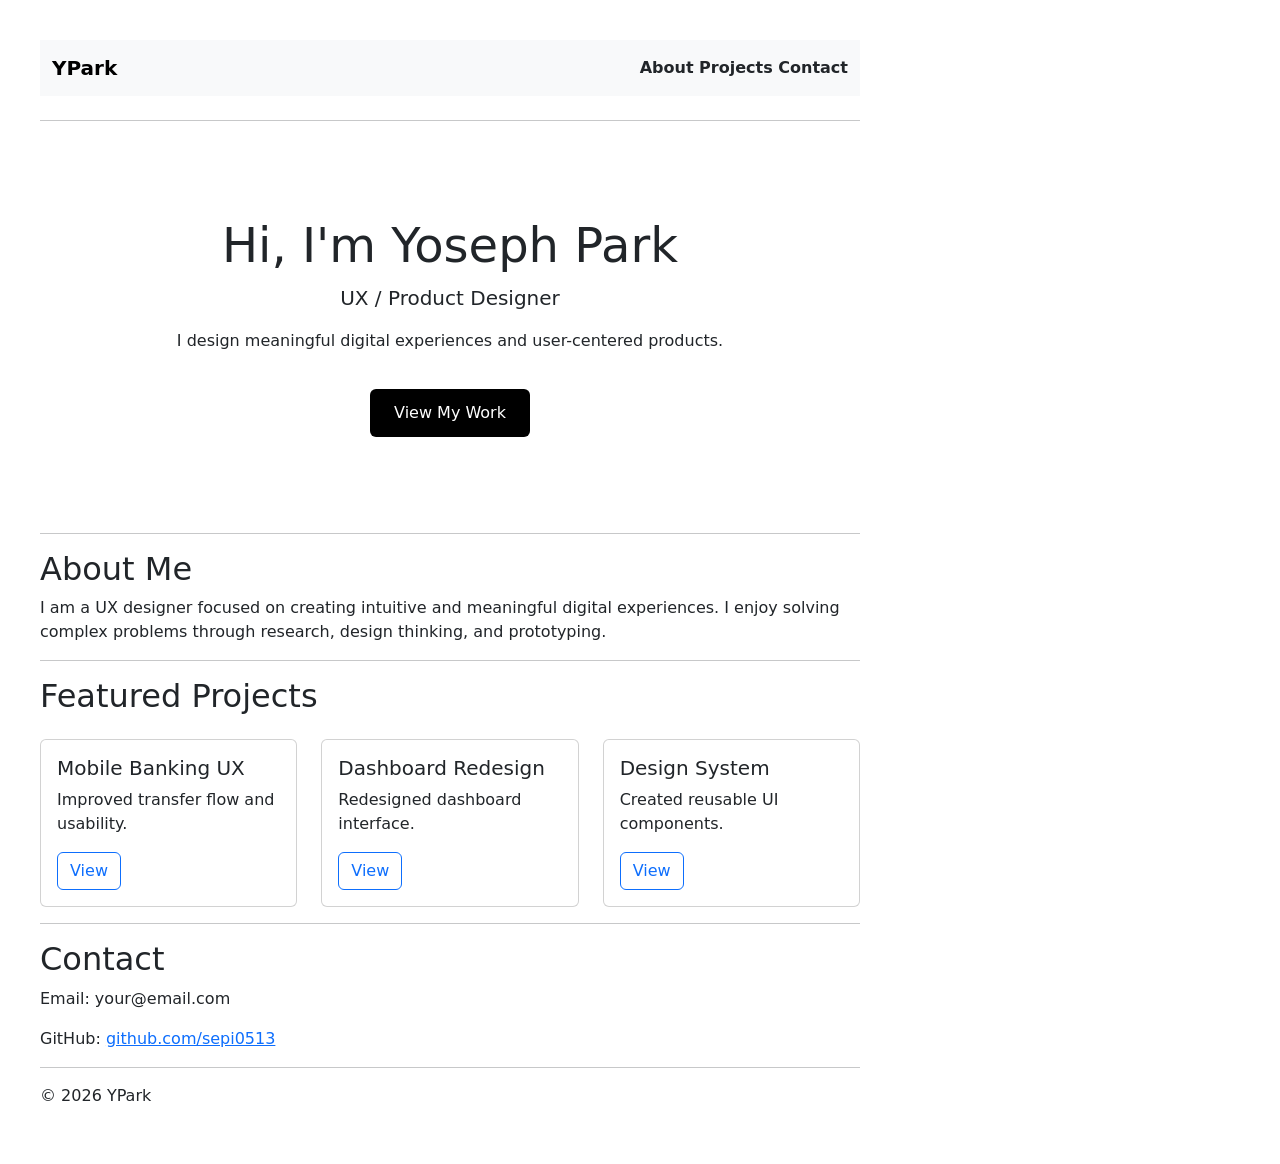
==== index.html @ 6bea5e03 "Update index.html" ====
<!DOCTYPE html>
<html lang="en">
<head>
<meta charset="UTF-8">
<meta name="viewport" content="width=device-width, initial-scale=1.0">
<title>YPark Portfolio</title>
<link rel="stylesheet" href="css/style.css">
<link href="https://cdn.jsdelivr.net/npm/bootstrap@5.3.2/dist/css/bootstrap.min.css" rel="stylesheet">
</head>

<body>

<!-- Navigation -->
<nav class="navbar navbar-expand-lg navbar-light bg-light mb-4">

<div class="container">

<a class="navbar-brand" href="index.html">YPark</a>

<div>

<a class="nav-link d-inline" href="about.html">About</a>
<a class="nav-link d-inline" href="projects.html">Projects</a>
<a class="nav-link d-inline" href="contact.html">Contact</a>

</div>

</div>

</nav>

<hr>

<!-- Hero Section -->
<header style="text-align:center; padding:80px 20px;">
<h1 style="font-size:48px;">
Hi, I'm Yoseph Park
</h1>
<p style="font-size:20px;">
UX / Product Designer
</p>
<p>
I design meaningful digital experiences and user-centered products.
</p>
<a href="projects.html"
style="display:inline-block;
margin-top:20px;
padding:12px 24px;
background:#000;
color:white;
text-decoration:none;
border-radius:6px;">
View My Work
</a>
</header>

<hr>

<!-- About Section -->
<section>
<h2>About Me</h2>
<p>
I am a UX designer focused on creating intuitive and meaningful digital experiences.
I enjoy solving complex problems through research, design thinking, and prototyping.
</p>
</section>

<hr>

<!-- Projects Preview -->
<section>

<h2 class="mb-4">Featured Projects</h2>

<div class="row">

<div class="col-md-4">

<div class="card">
<div class="card-body">
<h5 class="card-title">Mobile Banking UX</h5>
<p class="card-text">
Improved transfer flow and usability.
</p>
<a href="projects.html" class="btn btn-outline-primary">
View
</a>
</div>
</div>

</div>

<div class="col-md-4">

<div class="card">
<div class="card-body">
<h5 class="card-title">Dashboard Redesign</h5>
<p class="card-text">
Redesigned dashboard interface.
</p>
<a href="projects.html" class="btn btn-outline-primary">
View
</a>
</div>
</div>

</div>

<div class="col-md-4">

<div class="card">
<div class="card-body">
<h5 class="card-title">Design System</h5>
<p class="card-text">
Created reusable UI components.
</p>
<a href="projects.html" class="btn btn-outline-primary">
View
</a>
</div>
</div>

</div>

</div>

</section>

<hr>

<!-- Contact -->
<section>
<h2>Contact</h2>

<p>Email: your@email.com</p>

<p>
GitHub:
<a href="https://github.com/sepi0513">
github.com/sepi0513
</a>
</p>

</section>

<footer>
<hr>
<p>© 2026 YPark</p>
</footer>

</body>
</html>
---- css/style.css ----
body {
  font-family: Arial, sans-serif;
  max-width: 900px;
  margin: auto;
  padding: 40px;
  line-height: 1.6;
}

nav {
  font-weight: bold;
}

h1 {
  font-size: 42px;
}

h2 {
  margin-top: 40px;
}

a {
  text-decoration: none;
  color: #0077cc;
}
.project-grid {
  display: grid;
  grid-template-columns: repeat(auto-fit, minmax(250px,1fr));
  gap: 20px;
}

.project-card {
  border: 1px solid #ddd;
  padding: 20px;
  border-radius: 10px;
  transition: 0.2s;
}

.project-card:hover {
  transform: translateY(-5px);
  box-shadow: 0 5px 15px rgba(0,0,0,0.1);
}
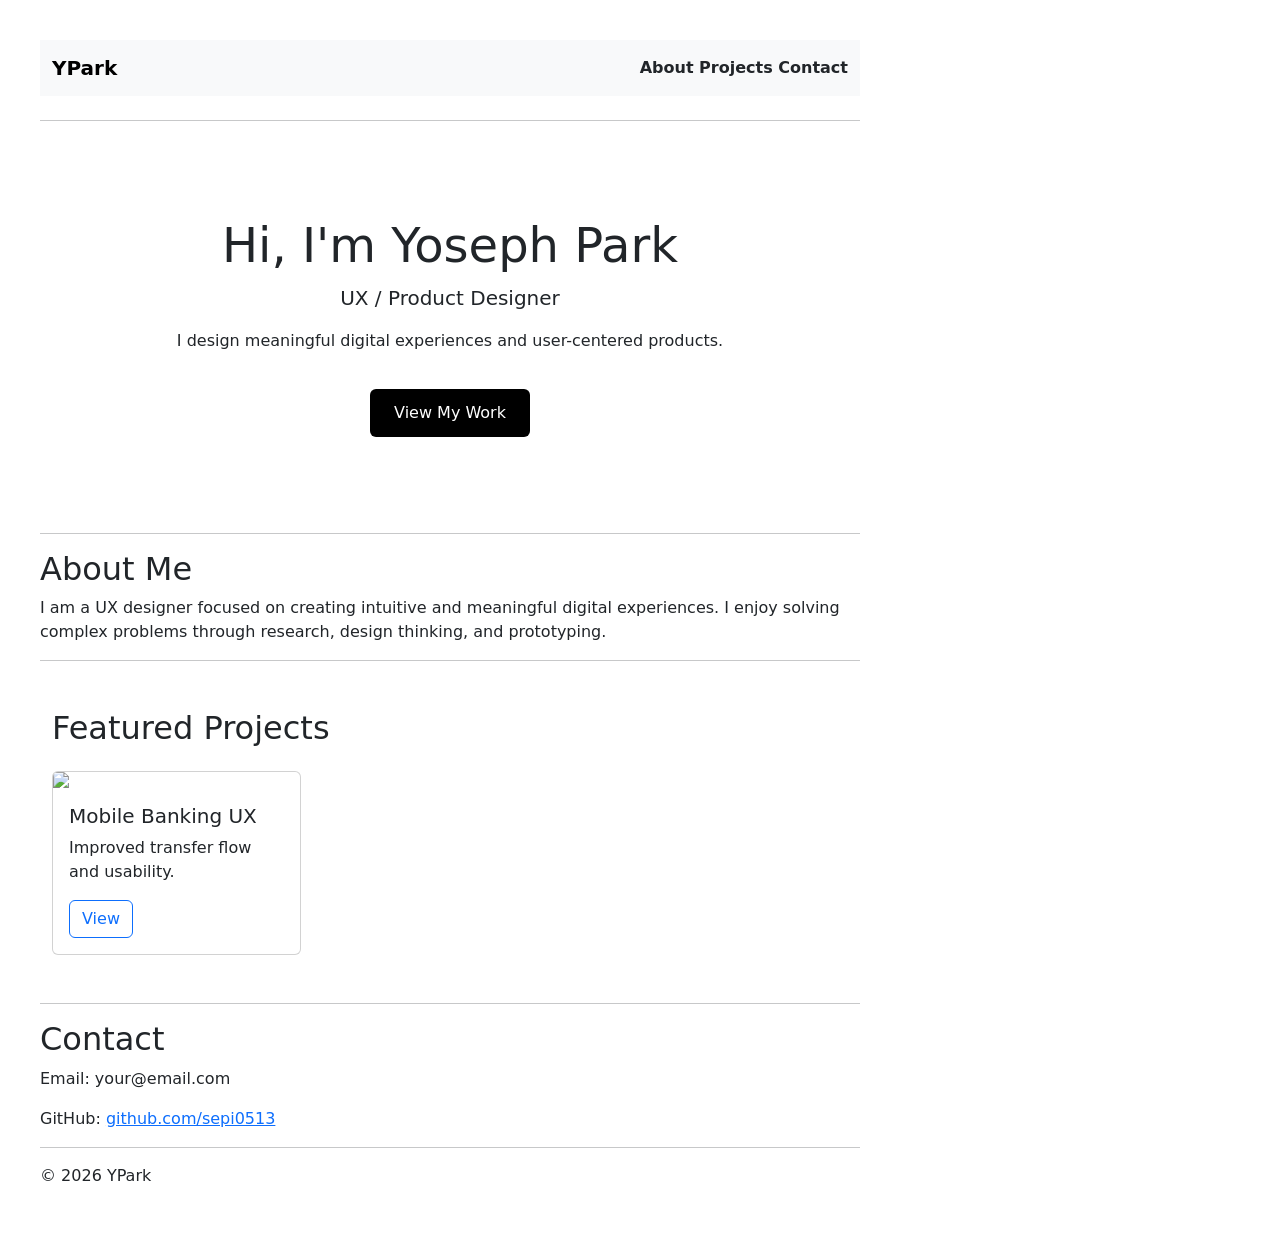
==== commit 703babd4: "Revise featured projects section in index.html Updated the featured projects section to include a mo" ====
--- a/index.html
+++ b/index.html
@@ -68,7 +68,7 @@
 <hr>
 
 <!-- Projects Preview -->
-<section>
+<section class="container my-5">
 
 <h2 class="mb-4">Featured Projects</h2>
 
@@ -77,46 +77,21 @@
 <div class="col-md-4">
 
 <div class="card">
+
+<img src="images/project1.png" class="card-img-top">
+
 <div class="card-body">
+
 <h5 class="card-title">Mobile Banking UX</h5>
+
 <p class="card-text">
 Improved transfer flow and usability.
 </p>
+
 <a href="projects.html" class="btn btn-outline-primary">
 View
 </a>
-</div>
-</div>
 
-</div>
-
-<div class="col-md-4">
-
-<div class="card">
-<div class="card-body">
-<h5 class="card-title">Dashboard Redesign</h5>
-<p class="card-text">
-Redesigned dashboard interface.
-</p>
-<a href="projects.html" class="btn btn-outline-primary">
-View
-</a>
-</div>
-</div>
-
-</div>
-
-<div class="col-md-4">
-
-<div class="card">
-<div class="card-body">
-<h5 class="card-title">Design System</h5>
-<p class="card-text">
-Created reusable UI components.
-</p>
-<a href="projects.html" class="btn btn-outline-primary">
-View
-</a>
 </div>
 </div>
 
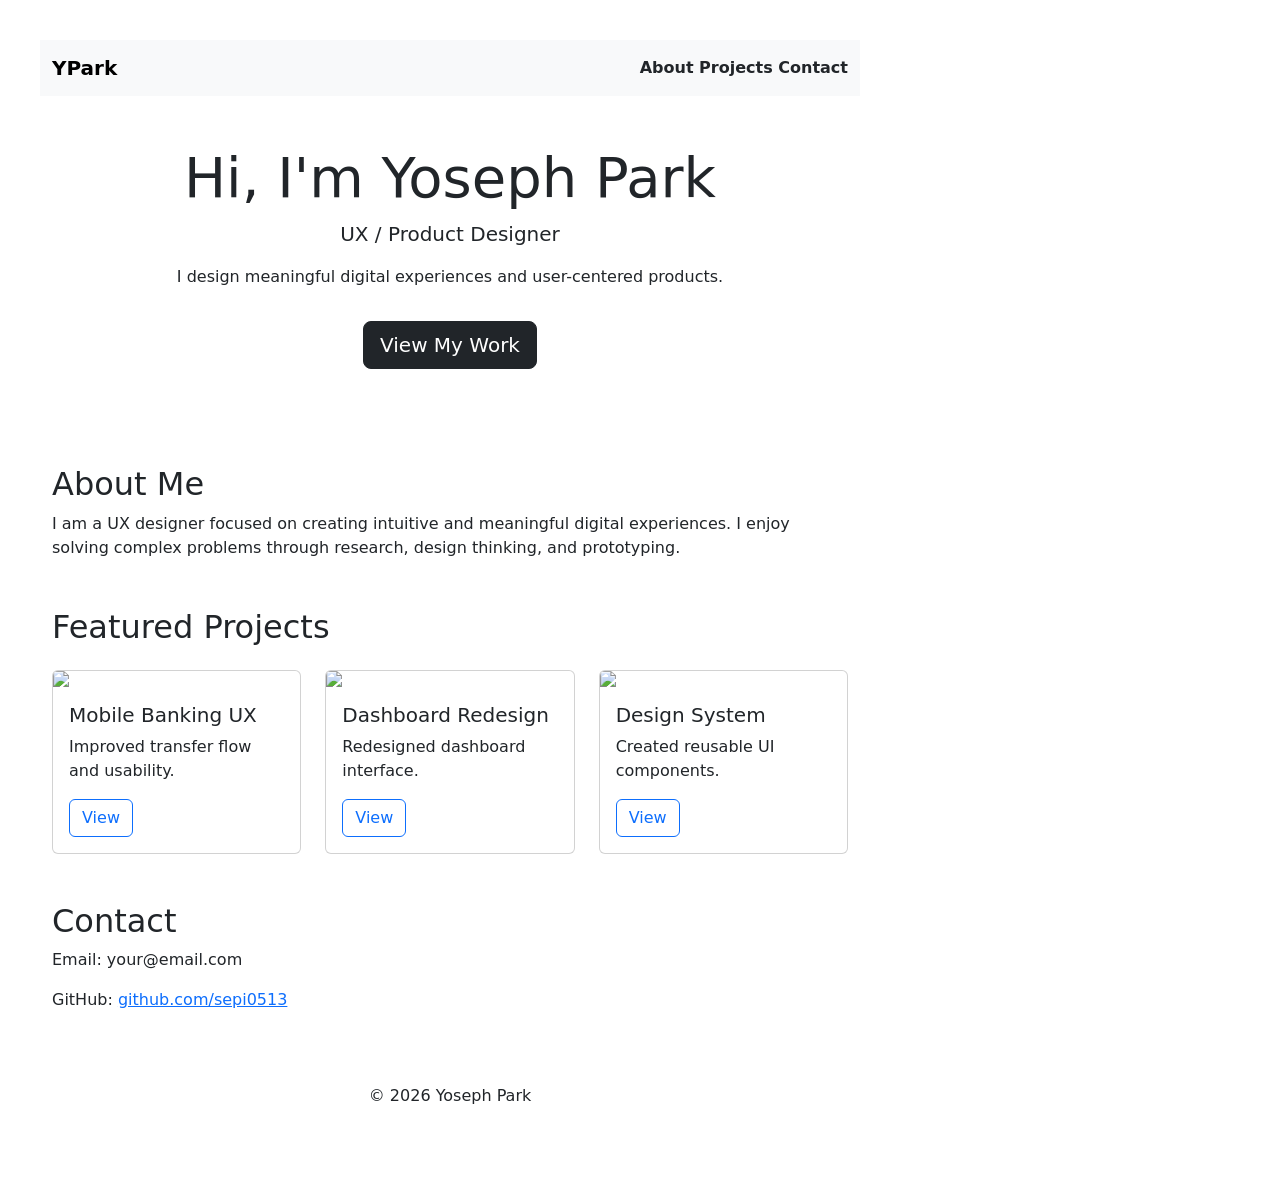
==== commit a0986a49: "Update index.html" ====
--- a/index.html
+++ b/index.html
@@ -1,17 +1,25 @@
 <!DOCTYPE html>
 <html lang="en">
+
 <head>
+
 <meta charset="UTF-8">
+
 <meta name="viewport" content="width=device-width, initial-scale=1.0">
-<title>YPark Portfolio</title>
+
+<title>Yoseph Park Portfolio</title>
+
 <link rel="stylesheet" href="css/style.css">
+
 <link href="https://cdn.jsdelivr.net/npm/bootstrap@5.3.2/dist/css/bootstrap.min.css" rel="stylesheet">
+
 </head>
 
 <body>
 
 <!-- Navigation -->
-<nav class="navbar navbar-expand-lg navbar-light bg-light mb-4">
+
+<nav class="navbar navbar-expand-lg navbar-light bg-light">
 
 <div class="container">
 
@@ -20,7 +28,9 @@
 <div>
 
 <a class="nav-link d-inline" href="about.html">About</a>
+
 <a class="nav-link d-inline" href="projects.html">Projects</a>
+
 <a class="nav-link d-inline" href="contact.html">Contact</a>
 
 </div>
@@ -29,99 +39,174 @@
 
 </nav>
 
-<hr>
 
 <!-- Hero Section -->
-<header style="text-align:center; padding:80px 20px;">
-<h1 style="font-size:48px;">
-Hi, I'm Yoseph Park
-</h1>
-<p style="font-size:20px;">
-UX / Product Designer
-</p>
+
+<header class="text-center py-5">
+
+<h1 class="display-4">Hi, I'm Yoseph Park</h1>
+
+<p class="lead">UX / Product Designer</p>
+
+<p>I design meaningful digital experiences and user-centered products.</p>
+
+<a href="projects.html" class="btn btn-dark btn-lg mt-3">
+
+View My Work
+
+</a>
+
+</header>
+
+
+<!-- About Section -->
+
+<section class="container my-5">
+
+<h2>About Me</h2>
+
 <p>
-I design meaningful digital experiences and user-centered products.
-</p>
-<a href="projects.html"
-style="display:inline-block;
-margin-top:20px;
-padding:12px 24px;
-background:#000;
-color:white;
-text-decoration:none;
-border-radius:6px;">
-View My Work
-</a>
-</header>
-
-<hr>
-
-<!-- About Section -->
-<section>
-<h2>About Me</h2>
+
+I am a UX designer focused on creating intuitive and meaningful digital experiences.
+
+I enjoy solving complex problems through research, design thinking, and prototyping.
+
+</p>
+
+</section>
+
+
+<!-- Featured Projects -->
+
+<section class="container my-5">
+
+<h2 class="mb-4">Featured Projects</h2>
+
+<div class="row">
+
+
+<div class="col-md-4">
+
+<div class="card">
+
+<img src="images/project1.png" class="card-img-top">
+
+<div class="card-body">
+
+<h5 class="card-title">Mobile Banking UX</h5>
+
+<p class="card-text">
+
+Improved transfer flow and usability.
+
+</p>
+
+<a href="projects.html" class="btn btn-outline-primary">
+
+View
+
+</a>
+
+</div>
+
+</div>
+
+</div>
+
+
+<div class="col-md-4">
+
+<div class="card">
+
+<img src="images/project2.png" class="card-img-top">
+
+<div class="card-body">
+
+<h5 class="card-title">Dashboard Redesign</h5>
+
+<p class="card-text">
+
+Redesigned dashboard interface.
+
+</p>
+
+<a href="projects.html" class="btn btn-outline-primary">
+
+View
+
+</a>
+
+</div>
+
+</div>
+
+</div>
+
+
+<div class="col-md-4">
+
+<div class="card">
+
+<img src="images/project3.png" class="card-img-top">
+
+<div class="card-body">
+
+<h5 class="card-title">Design System</h5>
+
+<p class="card-text">
+
+Created reusable UI components.
+
+</p>
+
+<a href="projects.html" class="btn btn-outline-primary">
+
+View
+
+</a>
+
+</div>
+
+</div>
+
+</div>
+
+
+</div>
+
+</section>
+
+
+<!-- Contact -->
+
+<section class="container my-5">
+
+<h2>Contact</h2>
+
+<p>Email: your@email.com</p>
+
 <p>
-I am a UX designer focused on creating intuitive and meaningful digital experiences.
-I enjoy solving complex problems through research, design thinking, and prototyping.
-</p>
+
+GitHub:
+
+<a href="https://github.com/sepi0513">
+
+github.com/sepi0513
+
+</a>
+
+</p>
+
 </section>
 
-<hr>
-
-<!-- Projects Preview -->
-<section class="container my-5">
-
-<h2 class="mb-4">Featured Projects</h2>
-
-<div class="row">
-
-<div class="col-md-4">
-
-<div class="card">
-
-<img src="images/project1.png" class="card-img-top">
-
-<div class="card-body">
-
-<h5 class="card-title">Mobile Banking UX</h5>
-
-<p class="card-text">
-Improved transfer flow and usability.
-</p>
-
-<a href="projects.html" class="btn btn-outline-primary">
-View
-</a>
-
-</div>
-</div>
-
-</div>
-
-</div>
-
-</section>
-
-<hr>
-
-<!-- Contact -->
-<section>
-<h2>Contact</h2>
-
-<p>Email: your@email.com</p>
-
-<p>
-GitHub:
-<a href="https://github.com/sepi0513">
-github.com/sepi0513
-</a>
-</p>
-
-</section>
-
-<footer>
-<hr>
-<p>© 2026 YPark</p>
+
+<footer class="text-center py-4">
+
+<p>© 2026 Yoseph Park</p>
+
 </footer>
 
+
 </body>
+
 </html>
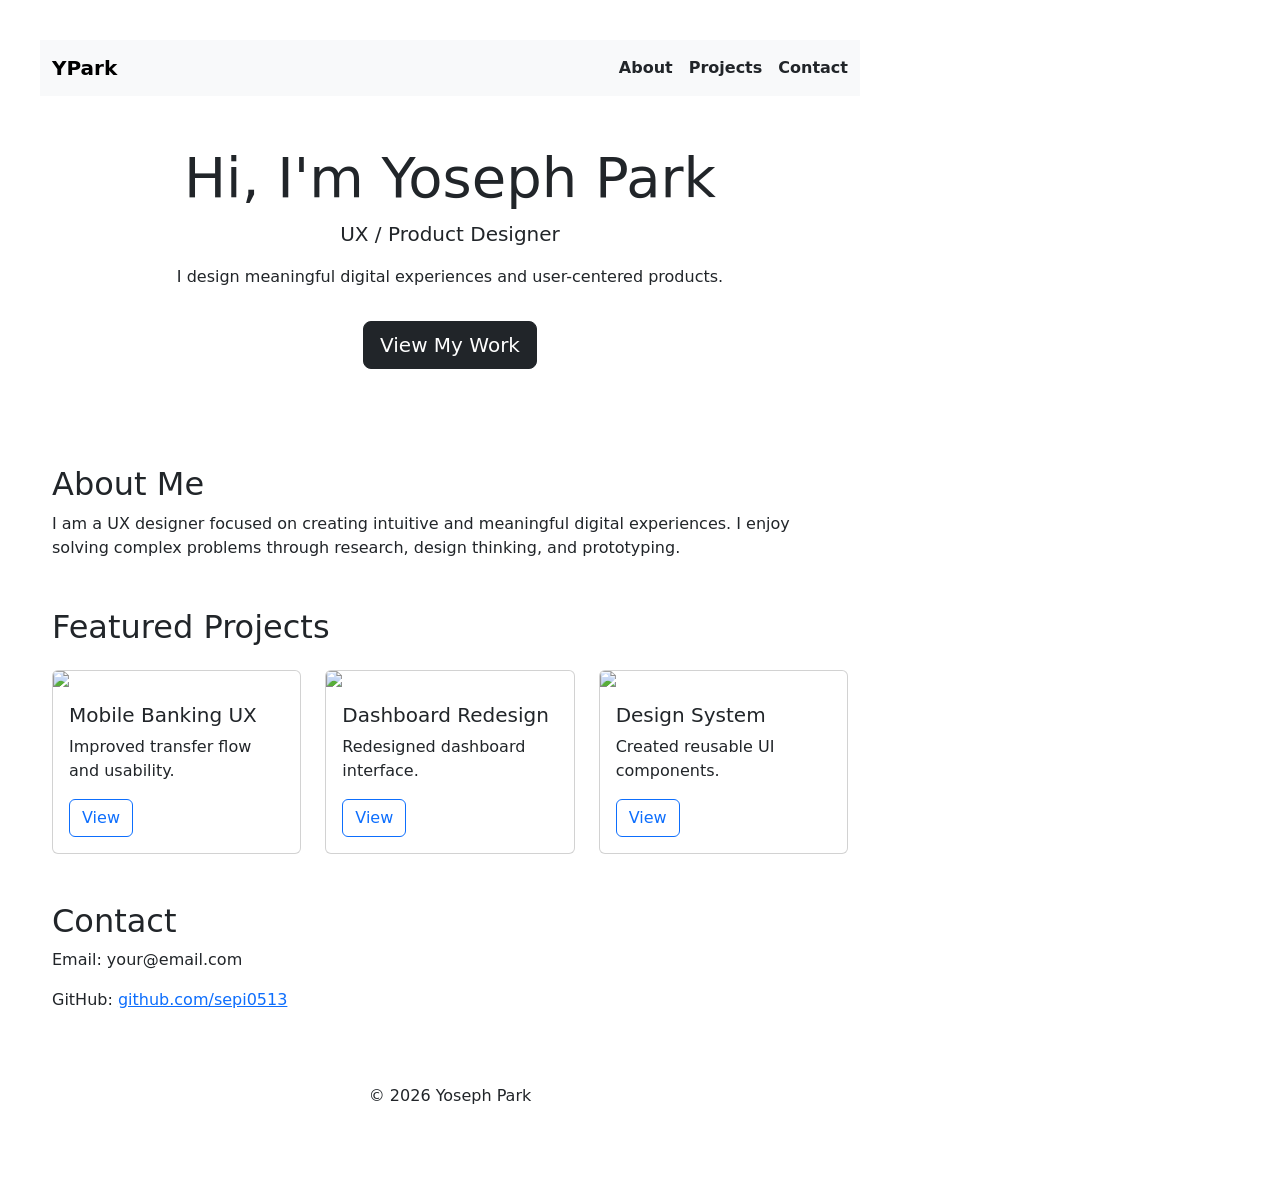
==== commit 3dba36c3: "Update index.html" ====
--- a/index.html
+++ b/index.html
@@ -25,14 +25,10 @@
 
 <a class="navbar-brand" href="index.html">YPark</a>
 
-<div>
-
-<a class="nav-link d-inline" href="about.html">About</a>
-
-<a class="nav-link d-inline" href="projects.html">Projects</a>
-
-<a class="nav-link d-inline" href="contact.html">Contact</a>
-
+<div class="d-flex gap-3">
+<a class="nav-link" href="about.html">About</a>
+<a class="nav-link" href="projects.html">Projects</a>
+<a class="nav-link" href="contact.html">Contact</a>
 </div>
 
 </div>
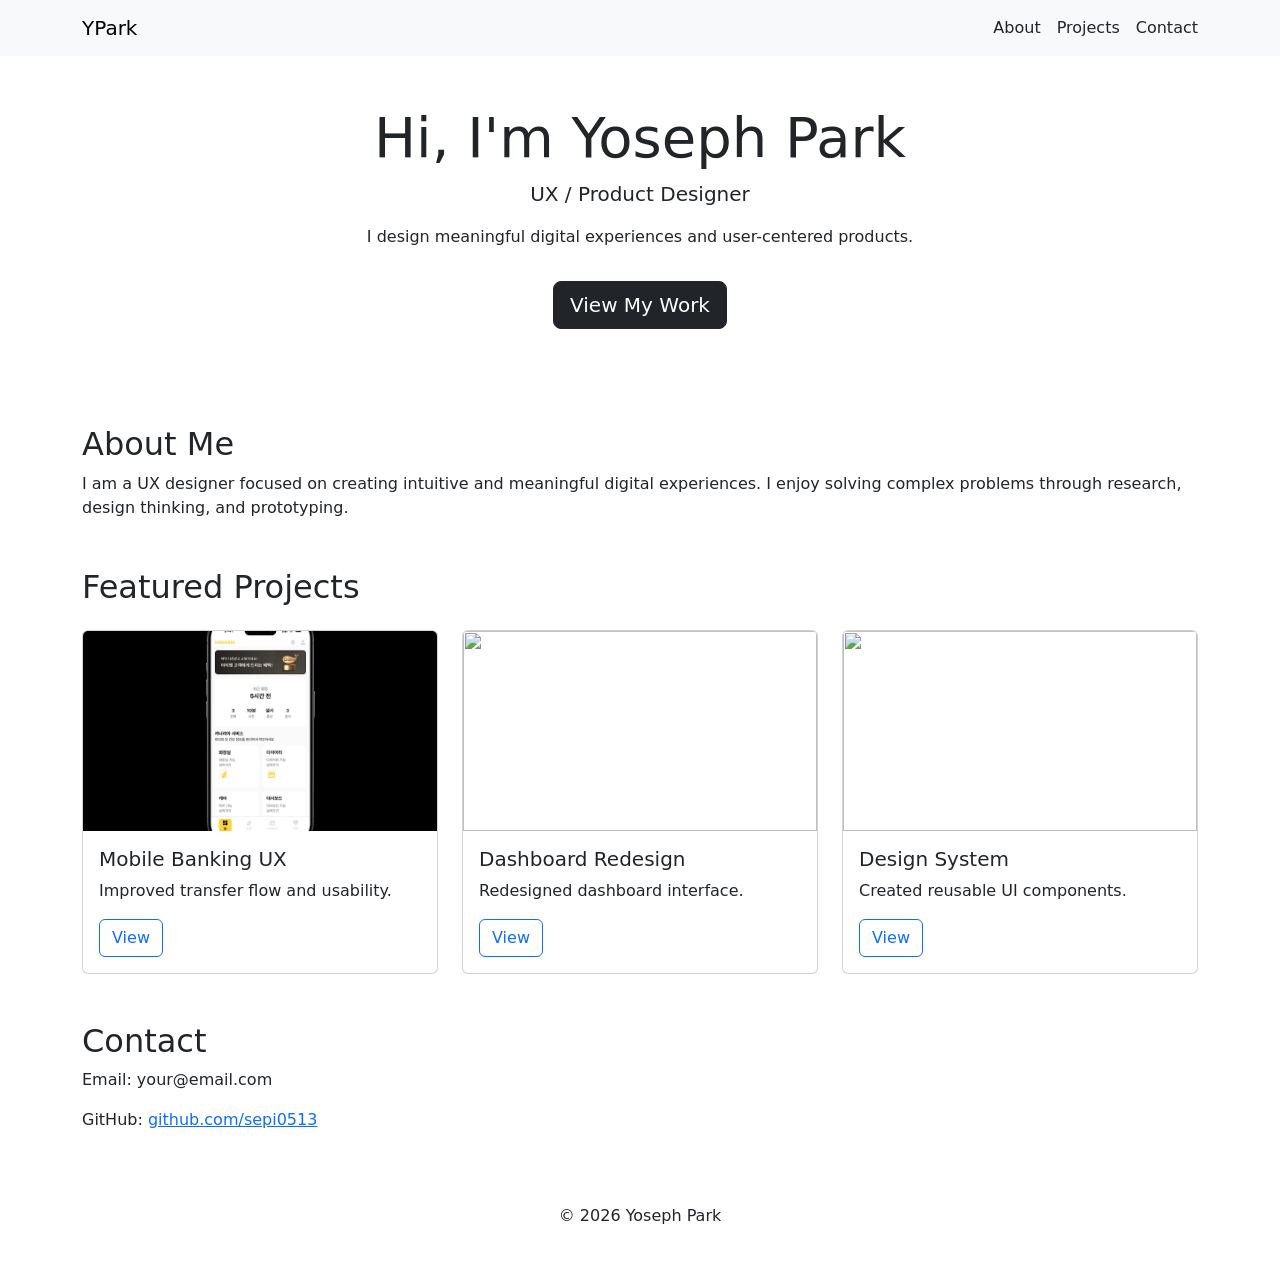
==== commit 83c54b52: "Update index.html" ====
--- a/index.html
+++ b/index.html
@@ -2,17 +2,12 @@
 <html lang="en">
 
 <head>
-
 <meta charset="UTF-8">
-
 <meta name="viewport" content="width=device-width, initial-scale=1.0">
-
 <title>Yoseph Park Portfolio</title>
-
 <link rel="stylesheet" href="css/style.css">
-
+<link rel="stylesheet" as="style" crossorigin href="https://cdn.jsdelivr.net/gh/orioncactus/pretendard/dist/web/static/pretendard.css" />
 <link href="https://cdn.jsdelivr.net/npm/bootstrap@5.3.2/dist/css/bootstrap.min.css" rel="stylesheet">
-
 </head>
 
 <body>
--- a/css/style.css
+++ b/css/style.css
@@ -1,13 +1,10 @@
 body {
   font-family: Arial, sans-serif;
-  max-width: 900px;
-  margin: auto;
-  padding: 40px;
   line-height: 1.6;
 }
 
-nav {
-  font-weight: bold;
+.navbar {
+  font-weight: 500;
 }
 
 h1 {
@@ -22,20 +19,14 @@
   text-decoration: none;
   color: #0077cc;
 }
-.project-grid {
-  display: grid;
-  grid-template-columns: repeat(auto-fit, minmax(250px,1fr));
-  gap: 20px;
+
+.card-img-top{
+  height:200px;
+  object-fit:cover;
 }
 
-.project-card {
-  border: 1px solid #ddd;
-  padding: 20px;
-  border-radius: 10px;
+.card:hover {
+  transform: translateY(-5px);
+  box-shadow: 0 10px 25px rgba(0,0,0,0.1);
   transition: 0.2s;
 }
-
-.project-card:hover {
-  transform: translateY(-5px);
-  box-shadow: 0 5px 15px rgba(0,0,0,0.1);
-}
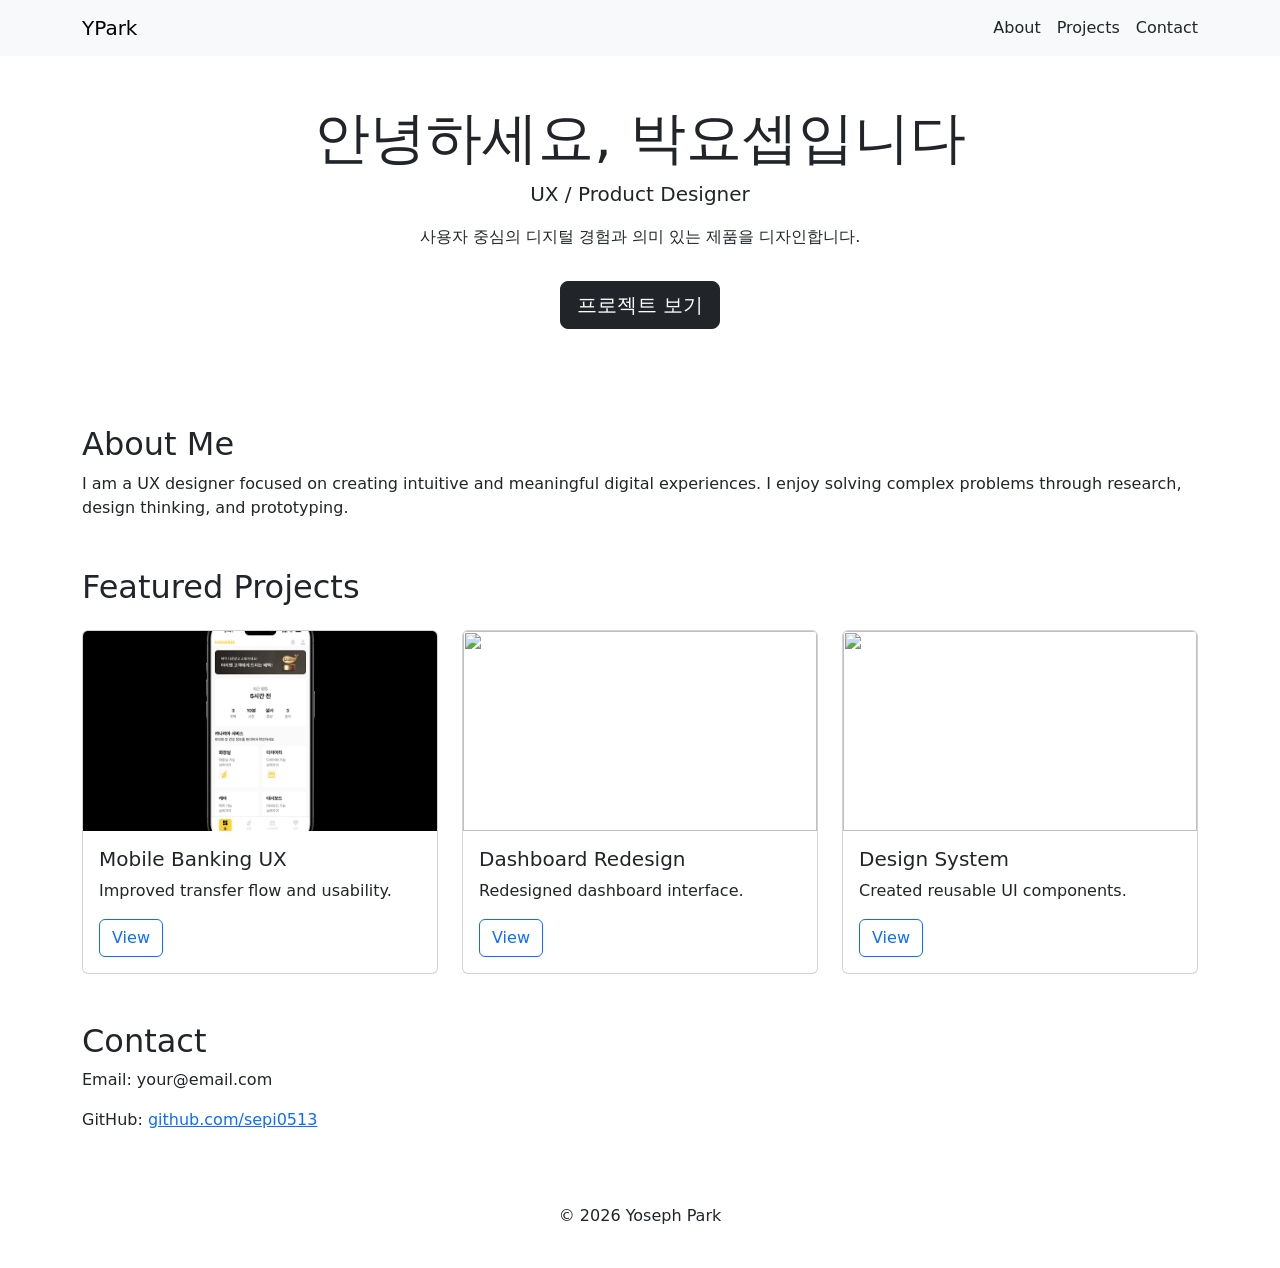
==== commit ffe1e3aa: "Update index.html" ====
--- a/index.html
+++ b/index.html
@@ -35,16 +35,14 @@
 
 <header class="text-center py-5">
 
-<h1 class="display-4">Hi, I'm Yoseph Park</h1>
+<h1 class="display-4">안녕하세요, 박요셉입니다</h1>
 
 <p class="lead">UX / Product Designer</p>
 
-<p>I design meaningful digital experiences and user-centered products.</p>
+<p>사용자 중심의 디지털 경험과 의미 있는 제품을 디자인합니다.</p>
 
 <a href="projects.html" class="btn btn-dark btn-lg mt-3">
-
-View My Work
-
+프로젝트 보기
 </a>
 
 </header>
--- a/css/style.css
+++ b/css/style.css
@@ -1,5 +1,5 @@
 body {
-  font-family: Arial, sans-serif;
+  font-family: "Pretendard", -apple-system, BlinkMacSystemFont, system-ui, Roboto, sans-serif;
   line-height: 1.6;
 }
 
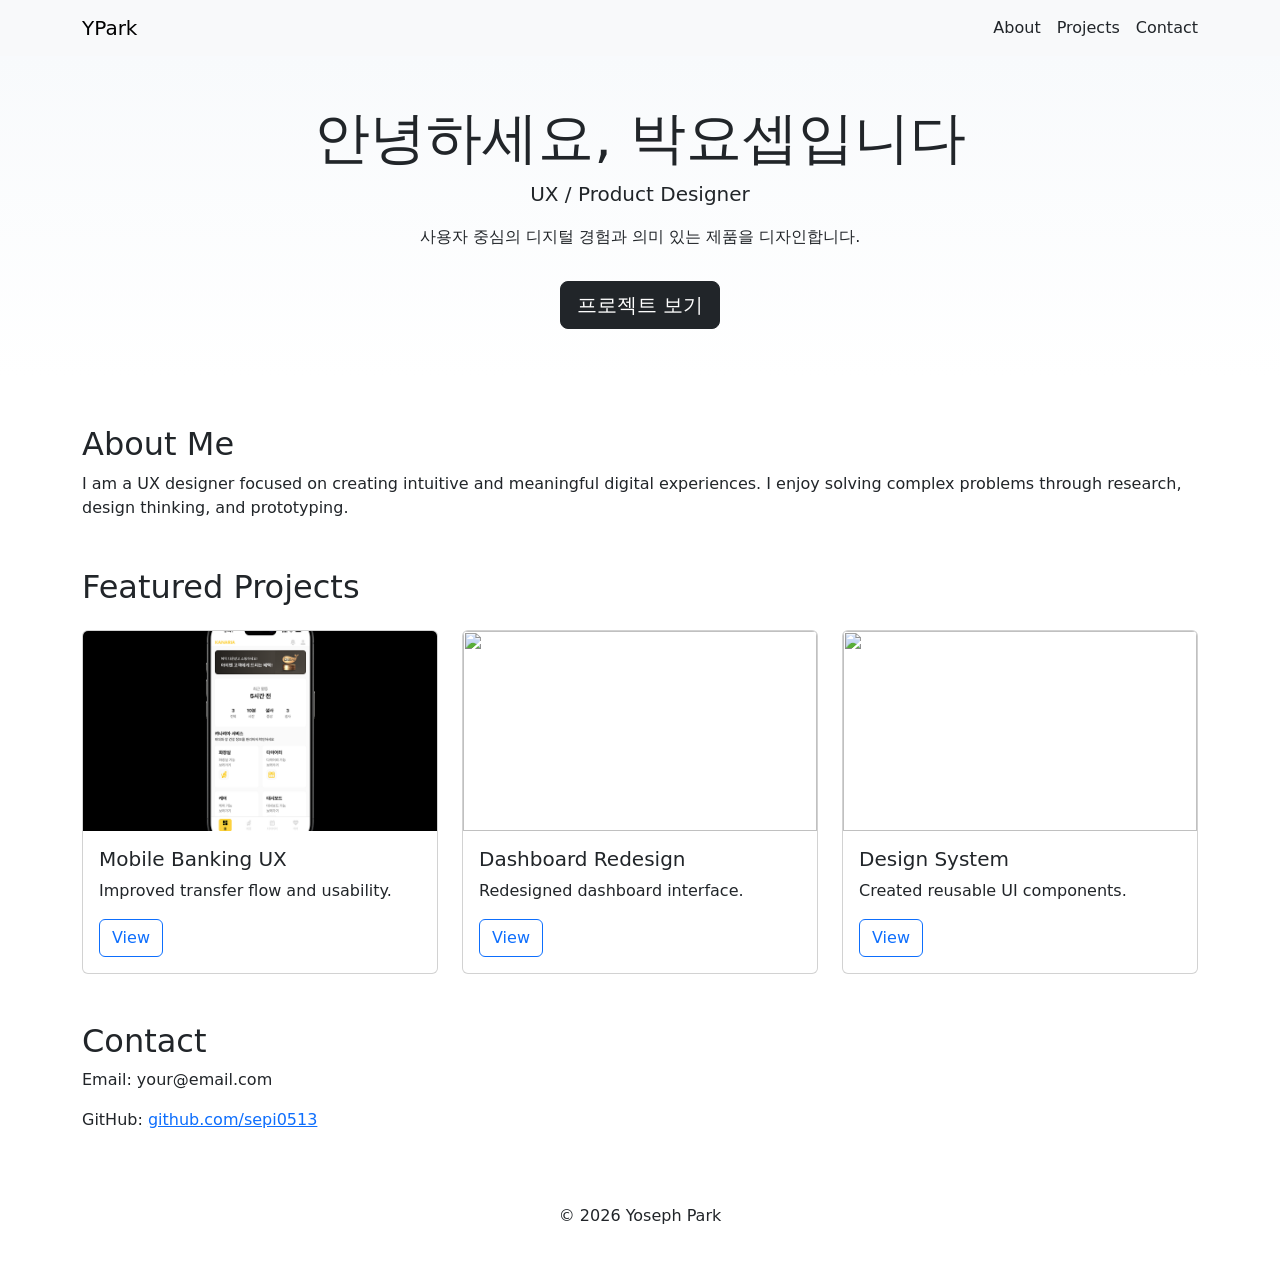
==== commit 8c1dcc19: "Update index.html" ====
--- a/index.html
+++ b/index.html
@@ -33,7 +33,7 @@
 
 <!-- Hero Section -->
 
-<header class="text-center py-5">
+<header class="hero text-center py-5">
 
 <h1 class="display-4">안녕하세요, 박요셉입니다</h1>
 
--- a/css/style.css
+++ b/css/style.css
@@ -30,3 +30,7 @@
   box-shadow: 0 10px 25px rgba(0,0,0,0.1);
   transition: 0.2s;
 }
+
+.hero {
+  background: linear-gradient(180deg, #f8fafc 0%, #ffffff 100%);
+}
